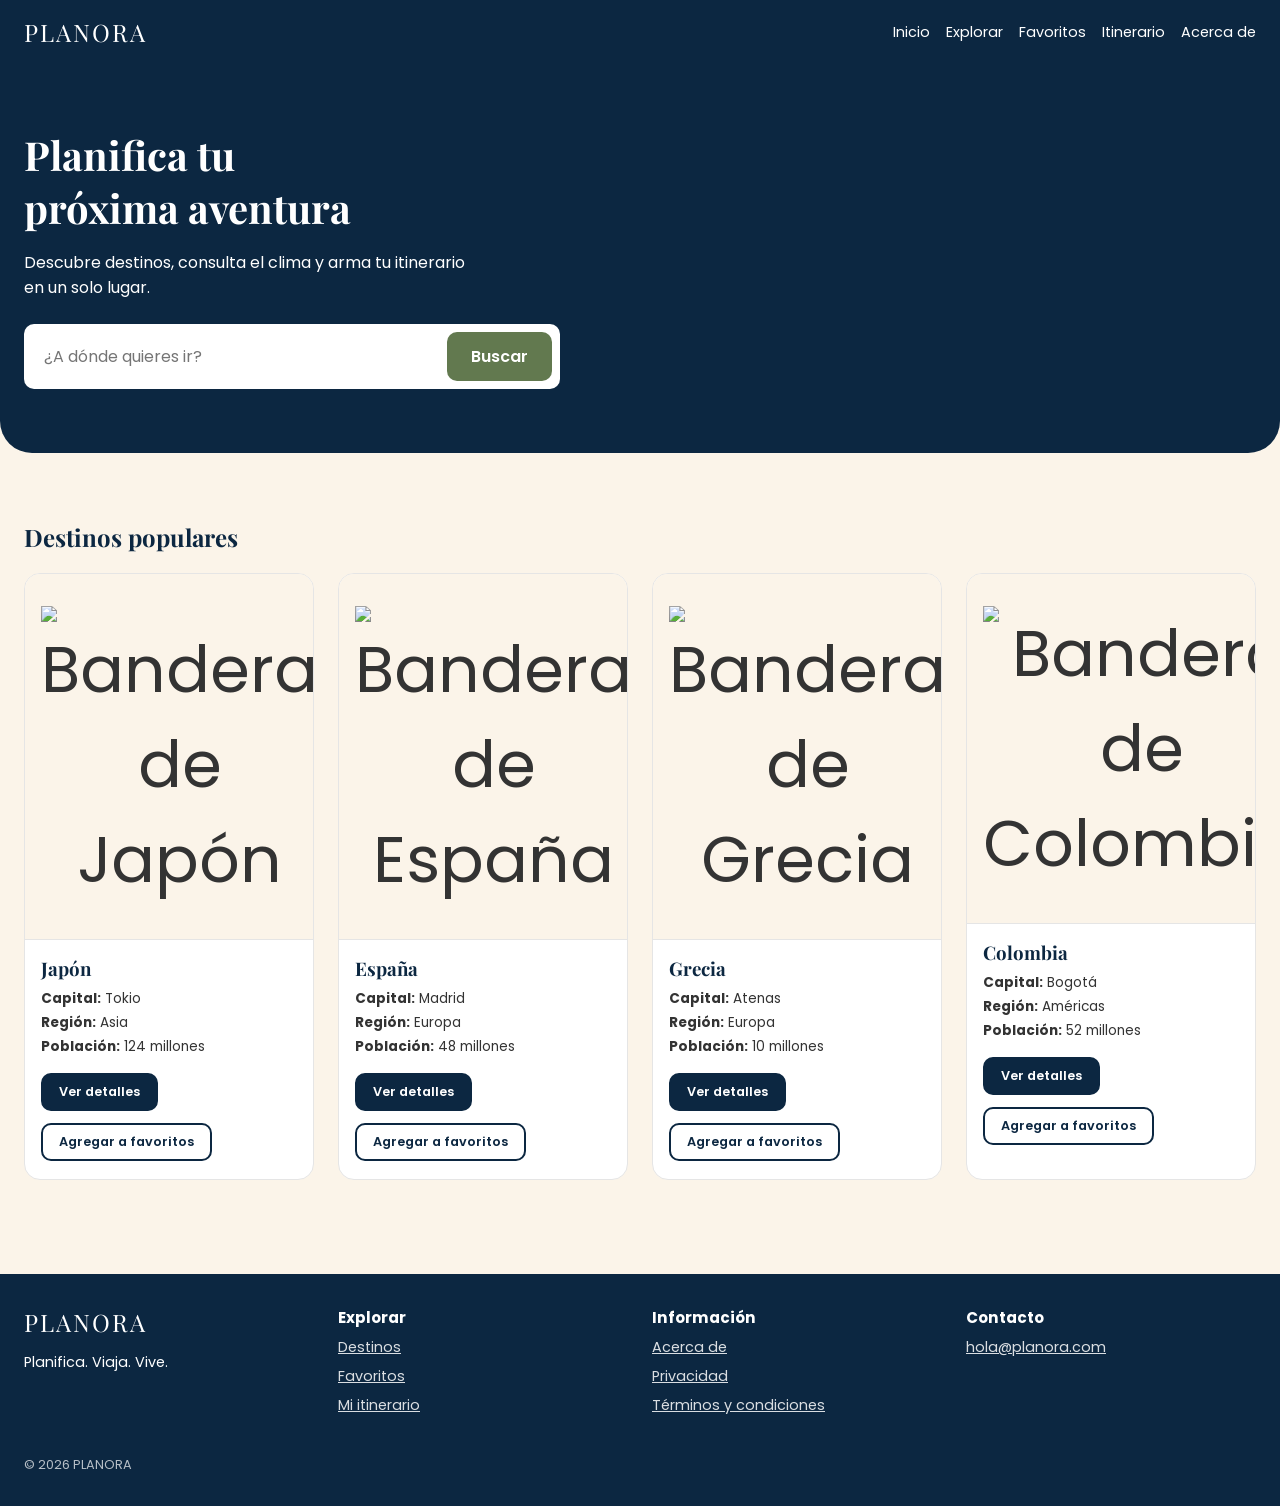
==== index.html @ d9b5efc0 "Add files via upload" ====
<!DOCTYPE html>
<html lang="es">
<head>
  <meta charset="UTF-8">
  <meta name="viewport" content="width=device-width, initial-scale=1">
  <title>PLANORA | Planifica. Viaja. Vive.</title>
  <link href="https://fonts.googleapis.com/css2?family=Playfair+Display:wght@700&family=Poppins:wght@400;600&display=swap" rel="stylesheet">
  <link rel="stylesheet" href="css/styles.css">
</head>
<body>
  <header class="site-header">
  <a class="logo" href="index.html">PLANORA</a>
  <nav>
    <a href="index.html">Inicio</a>
    <a href="explorar.html">Explorar</a>
    <a href="favoritos.html">Favoritos</a>
    <a href="itinerario.html">Itinerario</a>
    <a href="acerca.html">Acerca de</a>
  </nav>
</header>
<main>
  <section class="hero">
    <h1>Planifica tu próxima aventura</h1>
    <p>Descubre destinos, consulta el clima y arma tu itinerario en un solo lugar.</p>
    <form class="search" action="explorar.html">
      <label for="q" class="sr-only">Buscar destino</label>
      <input id="q" name="q" type="search" placeholder="¿A dónde quieres ir?">
      <button type="submit">Buscar</button>
    </form>
  </section>
  <section class="destinos">
  <h2>Destinos populares</h2>
  <ul class="grid">
    <li>
      <article class="card">
        <div class="card-flag">
  <img src="https://flagcdn.com/w160/jp.png" alt="Bandera de Japón">
</div>
        <div class="card-body">
          <h3>Japón</h3>
          <p><strong>Capital:</strong> Tokio</p>
          <p><strong>Región:</strong> Asia</p>
          <p><strong>Población:</strong> 124 millones</p>
          <a class="btn" href="detalle.html">Ver detalles</a>
          <button class="btn btn-outline" type="button">Agregar a favoritos</button>
        </div>
      </article>
    </li>
    <li>
      <article class="card">
        <div class="card-flag">
  <img src="https://flagcdn.com/w160/es.png" alt="Bandera de España">
</div>
        <div class="card-body">
          <h3>España</h3>
          <p><strong>Capital:</strong> Madrid</p>
          <p><strong>Región:</strong> Europa</p>
          <p><strong>Población:</strong> 48 millones</p>
          <a class="btn" href="detalle.html">Ver detalles</a>
          <button class="btn btn-outline" type="button">Agregar a favoritos</button>
        </div>
      </article>
    </li>
    <li>
      <article class="card">
        <div class="card-flag">
  <img src="https://flagcdn.com/w160/gr.png" alt="Bandera de Grecia">
</div>
        <div class="card-body">
          <h3>Grecia</h3>
          <p><strong>Capital:</strong> Atenas</p>
          <p><strong>Región:</strong> Europa</p>
          <p><strong>Población:</strong> 10 millones</p>
          <a class="btn" href="detalle.html">Ver detalles</a>
          <button class="btn btn-outline" type="button">Agregar a favoritos</button>
        </div>
      </article>
    </li>
    <li>
      <article class="card">
        <div class="card-flag">
  <img src="https://flagcdn.com/w160/co.png" alt="Bandera de Colombia">
</div>
        <div class="card-body">
          <h3>Colombia</h3>
          <p><strong>Capital:</strong> Bogotá</p>
          <p><strong>Región:</strong> Américas</p>
          <p><strong>Población:</strong> 52 millones</p>
          <a class="btn" href="detalle.html">Ver detalles</a>
          <button class="btn btn-outline" type="button">Agregar a favoritos</button>
        </div>
      </article>
    </li>
  </ul>
</section>
</main>
<footer class="site-footer-main">
  <div class="footer-grid">
    <div>
      <p class="footer-logo">PLANORA</p>
      <p>Planifica. Viaja. Vive.</p>
    </div>
    <div>
      <h2>Explorar</h2>
      <ul>
        <li><a href="explorar.html">Destinos</a></li>
        <li><a href="favoritos.html">Favoritos</a></li>
        <li><a href="itinerario.html">Mi itinerario</a></li>
      </ul>
    </div>
    <div>
      <h2>Información</h2>
      <ul>
        <li><a href="acerca.html">Acerca de</a></li>
        <li><a href="acerca.html">Privacidad</a></li>
        <li><a href="acerca.html">Términos y condiciones</a></li>
      </ul>
    </div>
    <div>
      <h2>Contacto</h2>
      <ul>
        <li><a href="mailto:hola@planora.com">hola@planora.com</a></li>
      </ul>
    </div>
  </div>
  <p class="copyright">© 2026 PLANORA</p>
</footer>
</body>
</html>
---- css/styles.css ----
:root {
  --navy: #0C2741;
  --sage: #849B76;
  --cream: #FBF4E9;
  --text: #333333;
}

body {
  margin: 0;
  font-family: "Poppins", sans-serif;
  background: var(--cream);
  color: var(--text);
}

.site-header {
  background: var(--navy);
  display: flex;
  justify-content: space-between;
  align-items: center;
  padding: 16px 24px;
}

.logo {
  font-family: "Playfair Display", serif;
  font-size: 1.5rem;
  color: #fff;
  text-decoration: none;
  letter-spacing: 2px;
}

.site-header nav {
  display: flex;
  gap: 16px;
}

.site-header nav a {
  color: #fff;
  text-decoration: none;
  font-size: 0.9rem;
}
h1 {
  font-family: "Playfair Display", serif;
  color: var(--navy);
}

.hero {
  background: var(--navy);
  color: #fff;
  padding: 64px 24px;
  border-radius: 0 0 32px 32px;
}

.hero h1 {
  color: #fff;
  font-size: 2.5rem;
  max-width: 14ch;
  margin: 0 0 16px;
}

.hero p {
  max-width: 45ch;
  margin: 0 0 24px;
}

.search {
  display: flex;
  gap: 8px;
  background: #fff;
  padding: 8px;
  border-radius: 10px;
  max-width: 520px;
}

.search input {
  flex: 1;
  border: 0;
  padding: 12px;
  font: inherit;
  min-width: 0;
}

.search button {
  background: #62794F;
  color: #fff;
  border: 0;
  padding: 12px 24px;
  border-radius: 10px;
  font: inherit;
  font-weight: 600;
  cursor: pointer;
}

.sr-only {
  position: absolute;
  left: -9999px;
}
.destinos {
  padding: 48px 24px;
}

.destinos h2 {
  font-family: "Playfair Display", serif;
  color: var(--navy);
}

.grid {
  display: grid;
  grid-template-columns: repeat(auto-fit, minmax(220px, 1fr));
  gap: 24px;
  list-style: none;
  padding: 0;
  margin: 0;
}

.card {
  background: #fff;
  border: 1px solid #E5E5E5;
  border-radius: 16px;
  overflow: hidden;
  height: 100%;
}

.card-flag {
  background: var(--cream);
  font-size: 4rem;
  text-align: center;
  padding: 32px 16px;
  border-bottom: 1px solid #E5E5E5;
}

.card-body {
  padding: 16px;
}

.card-body h3 {
  font-family: "Playfair Display", serif;
  color: var(--navy);
  margin: 0 0 8px;
}

.card-body p {
  margin: 0 0 4px;
  font-size: 0.85rem;
}

.btn {
  display: inline-block;
  margin-top: 12px;
  background: var(--navy);
  color: #fff;
  padding: 8px 16px;
  border-radius: 10px;
  border: 2px solid var(--navy);
  font: inherit;
  font-size: 0.8rem;
  font-weight: 600;
  text-decoration: none;
  cursor: pointer;
}

.btn-outline {
  background: transparent;
  color: var(--navy);
}
.site-footer-main {
  background: var(--navy);
  color: #fff;
  padding: 32px 24px;
  margin-top: 48px;
  font-size: 0.9rem;
}

.footer-grid {
  display: grid;
  grid-template-columns: repeat(auto-fit, minmax(180px, 1fr));
  gap: 24px;
}

.footer-logo {
  font-family: "Playfair Display", serif;
  font-size: 1.5rem;
  letter-spacing: 2px;
  margin: 0 0 8px;
}

.site-footer-main h2 {
  font-size: 0.95rem;
  margin: 0 0 8px;
}

.site-footer-main ul {
  list-style: none;
  padding: 0;
  margin: 0;
}

.site-footer-main li {
  margin-bottom: 8px;
}

.site-footer-main a {
  color: #fff;
  opacity: 0.85;
}

.copyright {
  margin: 32px 0 0;
  opacity: 0.7;
  font-size: 0.8rem;
}
.explorar .search {
  border: 1px solid #E5E5E5;
}

.filters {
  display: flex;
  flex-wrap: wrap;
  gap: 8px;
  list-style: none;
  padding: 0;
  margin: 24px 0;
}

.filters a {
  display: inline-block;
  padding: 8px 16px;
  border: 1px solid var(--navy);
  border-radius: 999px;
  background: #fff;
  color: var(--navy);
  text-decoration: none;
  font-size: 0.85rem;
}

.filters a[aria-current="true"] {
  background: var(--navy);
  color: #fff;
}
.detalle {
  padding: 32px 24px;
}

.detalle-layout {
  display: grid;
  grid-template-columns: 1fr;
  gap: 24px;
  margin: 24px 0;
}

@media (min-width: 768px) {
  .detalle-layout {
    grid-template-columns: 1fr 1fr;
    align-items: center;
  }
}

.detalle-info h1 {
  margin: 0 0 16px;
}

.datos {
  list-style: none;
  padding: 0;
  margin: 0 0 16px;
}

.datos li {
  padding: 8px 0;
  border-bottom: 1px solid #E5E5E5;
}

.detalle-flag img {
  width: 100%;
  max-width: 420px;
  border: 1px solid #E5E5E5;
  border-radius: 12px;
}

.clima {
  background: #fff;
  border: 1px solid #E5E5E5;
  border-radius: 16px;
  padding: 24px;
}

.clima h2 {
  font-family: "Playfair Display", serif;
  color: var(--navy);
  margin-top: 0;
}

.clima-actual {
  font-family: "Playfair Display", serif;
  font-size: 3rem;
  color: var(--navy);
  margin: 0;
}

.pronostico {
  list-style: none;
  padding: 0;
  margin: 0;
  display: grid;
  grid-template-columns: repeat(auto-fit, minmax(120px, 1fr));
  gap: 12px;
}

.pronostico li {
  background: var(--cream);
  border-radius: 10px;
  padding: 12px;
  display: flex;
  flex-direction: column;
}
.vacio {
  margin-top: 32px;
  padding: 16px;
  border: 1px dashed var(--sage);
  border-radius: 12px;
  background: #fff;
}
.itinerario {
  padding: 32px 24px;
  display: grid;
  gap: 32px;
}

@media (min-width: 900px) {
  .itinerario {
    grid-template-columns: 1fr 1fr;
    align-items: start;
  }
  .itinerario h1 {
    grid-column: 1 / -1;
  }
}

.plan-form,
.dias {
  background: #fff;
  border: 1px solid #E5E5E5;
  border-radius: 16px;
  padding: 24px;
}

.plan-form h2,
.dias h2 {
  font-family: "Playfair Display", serif;
  color: var(--navy);
  margin-top: 0;
}

.campo {
  margin-bottom: 16px;
}

.campo-doble {
  display: grid;
  grid-template-columns: repeat(auto-fit, minmax(180px, 1fr));
  gap: 16px;
}

.campo label {
  display: block;
  font-weight: 600;
  font-size: 0.85rem;
  margin-bottom: 4px;
}

.campo input,
.campo textarea {
  width: 100%;
  padding: 10px 12px;
  border: 1px solid #C9C9C9;
  border-radius: 10px;
  font: inherit;
  background: #fff;
}

.campo input:focus-visible,
.campo textarea:focus-visible {
  outline: 2px solid var(--sage);
  border-color: var(--sage);
}

.error {
  display: none;
  color: #B3261E;
  font-size: 0.8rem;
  margin: 4px 0 0;
}

.lista-dias {
  list-style: none;
  padding: 0;
  margin: 16px 0;
}

.lista-dias li {
  display: flex;
  gap: 16px;
  padding: 12px 0;
  border-bottom: 1px solid #E5E5E5;
}

.lista-dias strong {
  min-width: 56px;
  color: var(--navy);
}
.acerca {
  max-width: 760px;
  margin: 0 auto;
  padding: 32px 24px;
}

.acerca h2 {
  font-family: "Playfair Display", serif;
  color: var(--navy);
  margin-top: 32px;
}
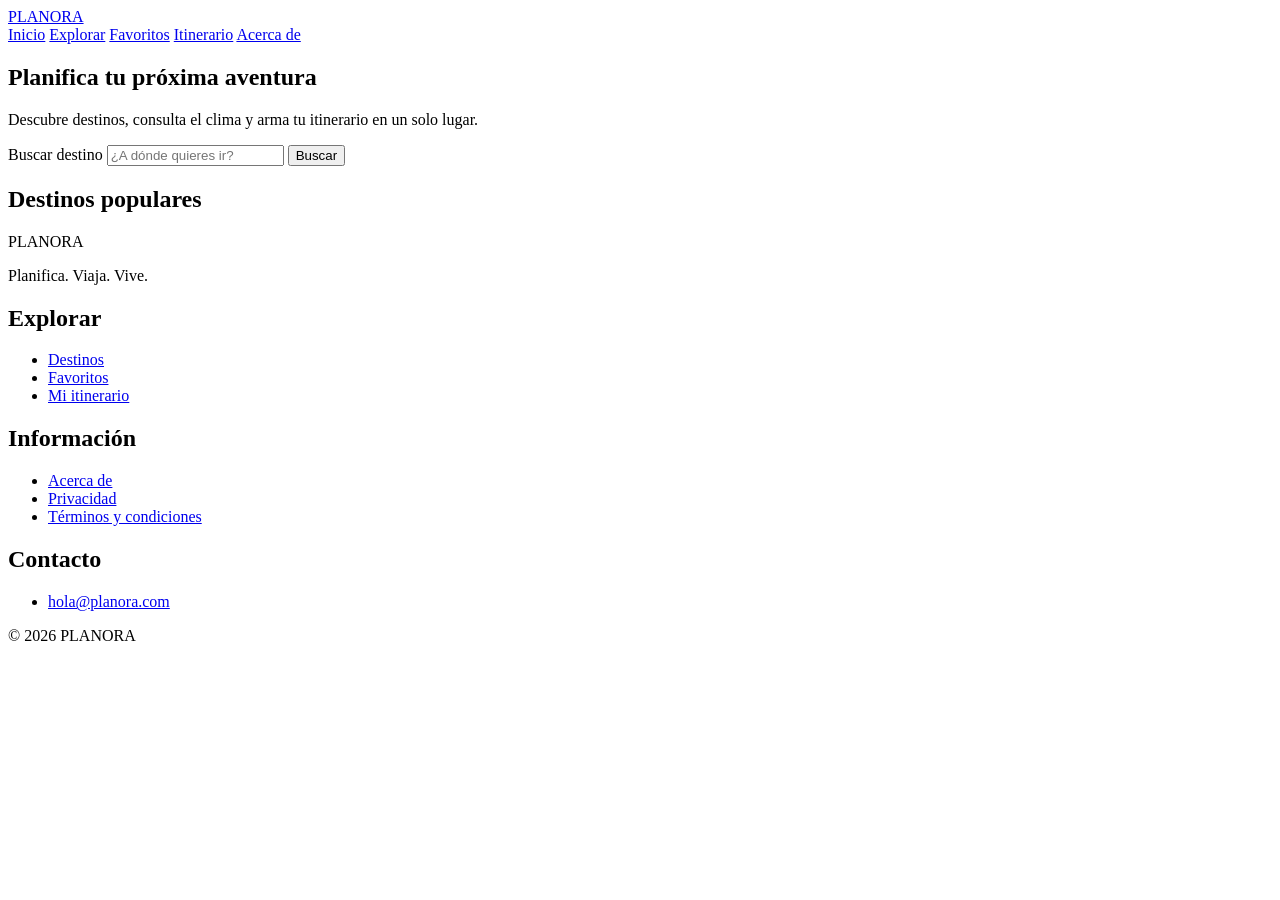
==== commit 008bfc70: "Add files via upload" ====
--- a/index.html
+++ b/index.html
@@ -1,129 +1,69 @@
-<!DOCTYPE html>
-<html lang="es">
-<head>
-  <meta charset="UTF-8">
-  <meta name="viewport" content="width=device-width, initial-scale=1">
-  <title>PLANORA | Planifica. Viaja. Vive.</title>
-  <link href="https://fonts.googleapis.com/css2?family=Playfair+Display:wght@700&family=Poppins:wght@400;600&display=swap" rel="stylesheet">
-  <link rel="stylesheet" href="css/styles.css">
-</head>
-<body>
-  <header class="site-header">
-  <a class="logo" href="index.html">PLANORA</a>
-  <nav>
-    <a href="index.html">Inicio</a>
-    <a href="explorar.html">Explorar</a>
-    <a href="favoritos.html">Favoritos</a>
-    <a href="itinerario.html">Itinerario</a>
-    <a href="acerca.html">Acerca de</a>
-  </nav>
-</header>
-<main>
-  <section class="hero">
-    <h1>Planifica tu próxima aventura</h1>
-    <p>Descubre destinos, consulta el clima y arma tu itinerario en un solo lugar.</p>
-    <form class="search" action="explorar.html">
-      <label for="q" class="sr-only">Buscar destino</label>
-      <input id="q" name="q" type="search" placeholder="¿A dónde quieres ir?">
-      <button type="submit">Buscar</button>
-    </form>
-  </section>
-  <section class="destinos">
-  <h2>Destinos populares</h2>
-  <ul class="grid">
-    <li>
-      <article class="card">
-        <div class="card-flag">
-  <img src="https://flagcdn.com/w160/jp.png" alt="Bandera de Japón">
-</div>
-        <div class="card-body">
-          <h3>Japón</h3>
-          <p><strong>Capital:</strong> Tokio</p>
-          <p><strong>Región:</strong> Asia</p>
-          <p><strong>Población:</strong> 124 millones</p>
-          <a class="btn" href="detalle.html">Ver detalles</a>
-          <button class="btn btn-outline" type="button">Agregar a favoritos</button>
-        </div>
-      </article>
-    </li>
-    <li>
-      <article class="card">
-        <div class="card-flag">
-  <img src="https://flagcdn.com/w160/es.png" alt="Bandera de España">
-</div>
-        <div class="card-body">
-          <h3>España</h3>
-          <p><strong>Capital:</strong> Madrid</p>
-          <p><strong>Región:</strong> Europa</p>
-          <p><strong>Población:</strong> 48 millones</p>
-          <a class="btn" href="detalle.html">Ver detalles</a>
-          <button class="btn btn-outline" type="button">Agregar a favoritos</button>
-        </div>
-      </article>
-    </li>
-    <li>
-      <article class="card">
-        <div class="card-flag">
-  <img src="https://flagcdn.com/w160/gr.png" alt="Bandera de Grecia">
-</div>
-        <div class="card-body">
-          <h3>Grecia</h3>
-          <p><strong>Capital:</strong> Atenas</p>
-          <p><strong>Región:</strong> Europa</p>
-          <p><strong>Población:</strong> 10 millones</p>
-          <a class="btn" href="detalle.html">Ver detalles</a>
-          <button class="btn btn-outline" type="button">Agregar a favoritos</button>
-        </div>
-      </article>
-    </li>
-    <li>
-      <article class="card">
-        <div class="card-flag">
-  <img src="https://flagcdn.com/w160/co.png" alt="Bandera de Colombia">
-</div>
-        <div class="card-body">
-          <h3>Colombia</h3>
-          <p><strong>Capital:</strong> Bogotá</p>
-          <p><strong>Región:</strong> Américas</p>
-          <p><strong>Población:</strong> 52 millones</p>
-          <a class="btn" href="detalle.html">Ver detalles</a>
-          <button class="btn btn-outline" type="button">Agregar a favoritos</button>
-        </div>
-      </article>
-    </li>
-  </ul>
-</section>
-</main>
-<footer class="site-footer-main">
-  <div class="footer-grid">
-    <div>
-      <p class="footer-logo">PLANORA</p>
-      <p>Planifica. Viaja. Vive.</p>
-    </div>
-    <div>
-      <h2>Explorar</h2>
-      <ul>
-        <li><a href="explorar.html">Destinos</a></li>
-        <li><a href="favoritos.html">Favoritos</a></li>
-        <li><a href="itinerario.html">Mi itinerario</a></li>
-      </ul>
-    </div>
-    <div>
-      <h2>Información</h2>
-      <ul>
-        <li><a href="acerca.html">Acerca de</a></li>
-        <li><a href="acerca.html">Privacidad</a></li>
-        <li><a href="acerca.html">Términos y condiciones</a></li>
-      </ul>
-    </div>
-    <div>
-      <h2>Contacto</h2>
-      <ul>
-        <li><a href="mailto:hola@planora.com">hola@planora.com</a></li>
-      </ul>
-    </div>
-  </div>
-  <p class="copyright">© 2026 PLANORA</p>
-</footer>
-</body>
+<!DOCTYPE html>
+<html lang="es">
+<head>
+  <meta charset="UTF-8">
+  <meta name="viewport" content="width=device-width, initial-scale=1">
+  <title>PLANORA | Planifica. Viaja. Vive.</title>
+  <link href="https://fonts.googleapis.com/css2?family=Playfair+Display:wght@700&family=Poppins:wght@400;600&display=swap" rel="stylesheet">
+  <link rel="stylesheet" href="css/styles.css">
+</head>
+<body>
+  <header class="site-header">
+  <a class="logo" href="index.html">PLANORA</a>
+  <nav>
+    <a href="index.html">Inicio</a>
+    <a href="explorar.html">Explorar</a>
+    <a href="favoritos.html">Favoritos</a>
+    <a href="itinerario.html">Itinerario</a>
+    <a href="acerca.html">Acerca de</a>
+  </nav>
+</header>
+<main>
+  <section class="hero">
+    <h1>Planifica tu próxima aventura</h1>
+    <p>Descubre destinos, consulta el clima y arma tu itinerario en un solo lugar.</p>
+    <form class="search" action="explorar.html" id="form-busqueda">
+      <label for="q" class="sr-only">Buscar destino</label>
+      <input id="q" name="q" type="search" placeholder="¿A dónde quieres ir?">
+      <button type="submit">Buscar</button>
+    </form>
+  </section>
+  <section class="destinos">
+  <h2>Destinos populares</h2>
+  <ul class="grid" data-catalog aria-live="polite"></ul>
+</section>
+</main>
+<footer class="site-footer-main">
+  <div class="footer-grid">
+    <div>
+      <p class="footer-logo">PLANORA</p>
+      <p>Planifica. Viaja. Vive.</p>
+    </div>
+    <div>
+      <h2>Explorar</h2>
+      <ul>
+        <li><a href="explorar.html">Destinos</a></li>
+        <li><a href="favoritos.html">Favoritos</a></li>
+        <li><a href="itinerario.html">Mi itinerario</a></li>
+      </ul>
+    </div>
+    <div>
+      <h2>Información</h2>
+      <ul>
+        <li><a href="acerca.html">Acerca de</a></li>
+        <li><a href="acerca.html">Privacidad</a></li>
+        <li><a href="acerca.html">Términos y condiciones</a></li>
+      </ul>
+    </div>
+    <div>
+      <h2>Contacto</h2>
+      <ul>
+        <li><a href="mailto:hola@planora.com">hola@planora.com</a></li>
+      </ul>
+    </div>
+  </div>
+  <p class="copyright">© 2026 PLANORA</p>
+</footer>
+<script type="module" src="js/app.js"></script>
+</body>
 </html>
